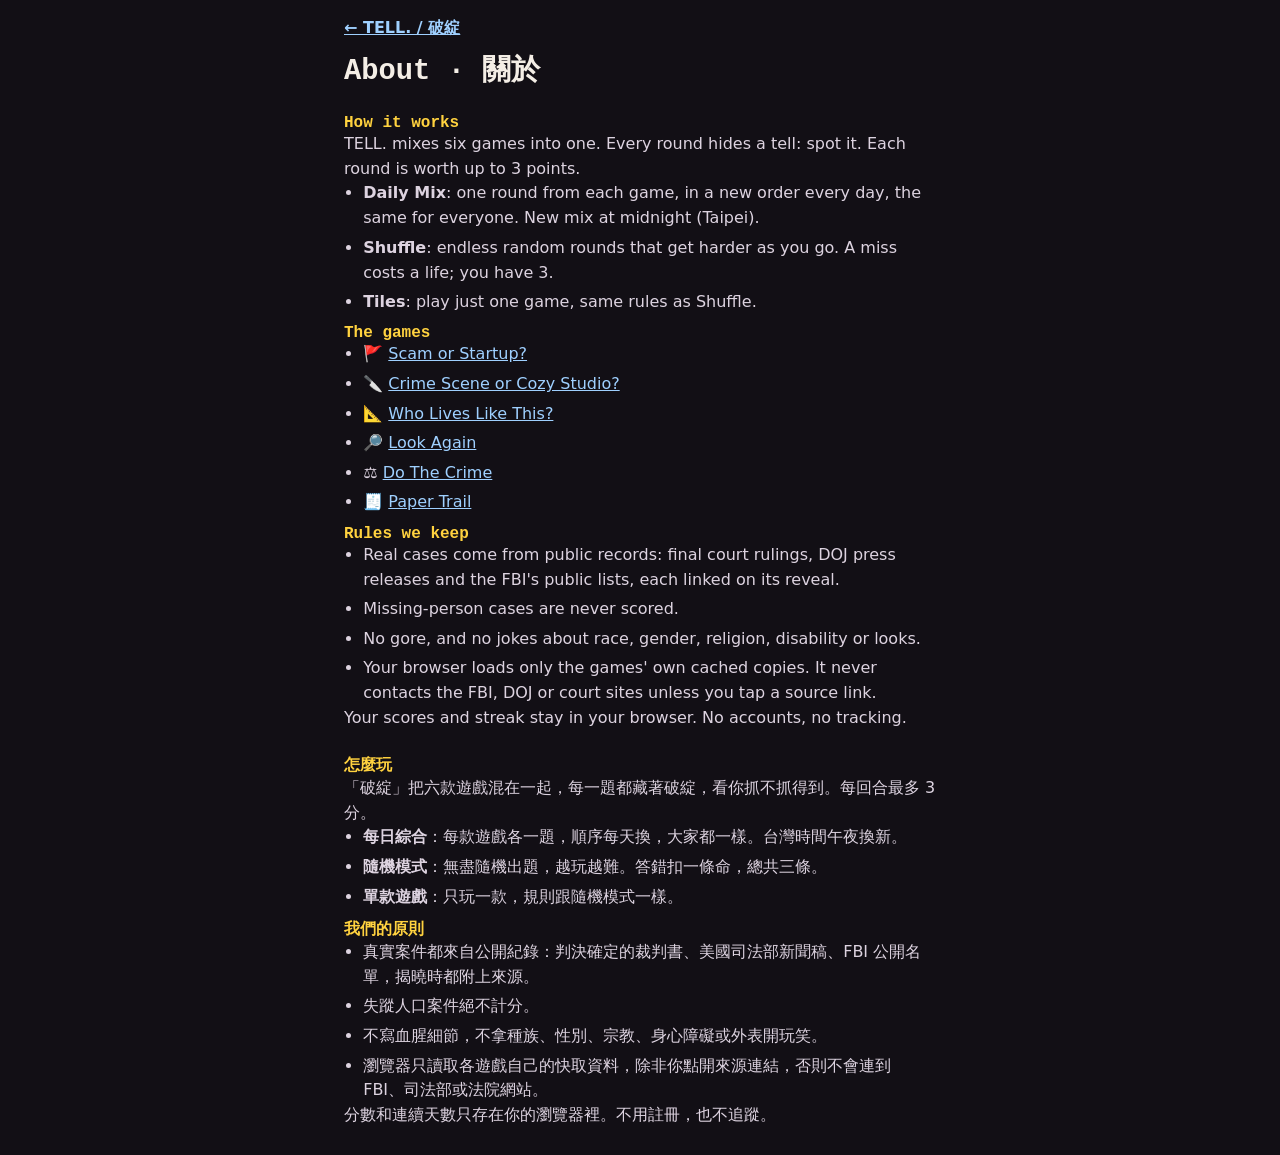
==== about.html @ 0a288dc7 "Rename hub: TELL. / 破綻 (was Sus / 有鬼); moved to /tell" ====
<!doctype html>
<html lang="en"><head><meta charset="utf-8"><meta name="viewport" content="width=device-width,initial-scale=1,viewport-fit=cover">
<title>About · TELL. 破綻</title><meta name="theme-color" content="#120f15">
<style>
*{box-sizing:border-box;margin:0;padding:0}html,body{overflow-x:clip}
body{background:#120f15;color:#f4eee6;font:1rem/1.55 system-ui,-apple-system,"Segoe UI",Roboto,"PingFang TC","Noto Sans TC","Noto Sans CJK TC","Microsoft JhengHei",sans-serif;display:flex;justify-content:center}
main{width:100%;max-width:40rem;padding:calc(1rem + env(safe-area-inset-top)) calc(clamp(.8rem,4vw,1.5rem) + env(safe-area-inset-right)) calc(1.5rem + env(safe-area-inset-bottom)) calc(clamp(.8rem,4vw,1.5rem) + env(safe-area-inset-left));display:flex;flex-direction:column;gap:.9rem;min-width:0}
h1{font:900 clamp(1.3rem,6vw,1.8rem)/1.2 ui-monospace,Menlo,Consolas,monospace}h2{font:800 1rem ui-monospace,Menlo,Consolas,monospace;color:#ffd23f;margin-top:.6rem}
p,li{color:#ddd3e0;overflow-wrap:anywhere}ul{padding-left:1.2rem;display:flex;flex-direction:column;gap:.3rem}a{color:#9fd0ff}
.back{font-weight:800}
</style></head><body><main>
<a class="back" href="./">← TELL. / 破綻</a>
<h1>About · 關於</h1>
<section lang="en"><h2>How it works</h2>
<p>TELL. mixes six games into one. Every round hides a tell: spot it. Each round is worth up to 3 points.</p>
<ul><li><b>Daily Mix</b>: one round from each game, in a new order every day, the same for everyone. New mix at midnight (Taipei).</li>
<li><b>Shuffle</b>: endless random rounds that get harder as you go. A miss costs a life; you have 3.</li>
<li><b>Tiles</b>: play just one game, same rules as Shuffle.</li></ul>
<h2>The games</h2>
<ul><li>🚩 <a href="https://liyun-li.github.io/scam-or-startup/">Scam or Startup?</a></li>
<li>🔪 <a href="https://liyun-li.github.io/crime-scene-or-cozy-studio/">Crime Scene or Cozy Studio?</a></li>
<li>📐 <a href="https://liyun-li.github.io/who-lives-like-this/">Who Lives Like This?</a></li>
<li>🔎 <a href="https://liyun-li.github.io/look-again/">Look Again</a></li>
<li>⚖️ <a href="https://liyun-li.github.io/do-the-crime/">Do The Crime</a></li>
<li>🧾 <a href="https://liyun-li.github.io/paper-trail/">Paper Trail</a></li></ul>
<h2>Rules we keep</h2>
<ul><li>Real cases come from public records: final court rulings, DOJ press releases and the FBI's public lists, each linked on its reveal.</li>
<li>Missing-person cases are never scored.</li><li>No gore, and no jokes about race, gender, religion, disability or looks.</li>
<li>Your browser loads only the games' own cached copies. It never contacts the FBI, DOJ or court sites unless you tap a source link.</li></ul>
<p>Your scores and streak stay in your browser. No accounts, no tracking.</p></section>
<section lang="zh-Hant"><h2>怎麼玩</h2>
<p>「破綻」把六款遊戲混在一起，每一題都藏著破綻，看你抓不抓得到。每回合最多 3 分。</p>
<ul><li><b>每日綜合</b>：每款遊戲各一題，順序每天換，大家都一樣。台灣時間午夜換新。</li>
<li><b>隨機模式</b>：無盡隨機出題，越玩越難。答錯扣一條命，總共三條。</li>
<li><b>單款遊戲</b>：只玩一款，規則跟隨機模式一樣。</li></ul>
<h2>我們的原則</h2>
<ul><li>真實案件都來自公開紀錄：判決確定的裁判書、美國司法部新聞稿、FBI 公開名單，揭曉時都附上來源。</li>
<li>失蹤人口案件絕不計分。</li><li>不寫血腥細節，不拿種族、性別、宗教、身心障礙或外表開玩笑。</li>
<li>瀏覽器只讀取各遊戲自己的快取資料，除非你點開來源連結，否則不會連到 FBI、司法部或法院網站。</li></ul>
<p>分數和連續天數只存在你的瀏覽器裡。不用註冊，也不追蹤。</p></section>
</main></body></html>
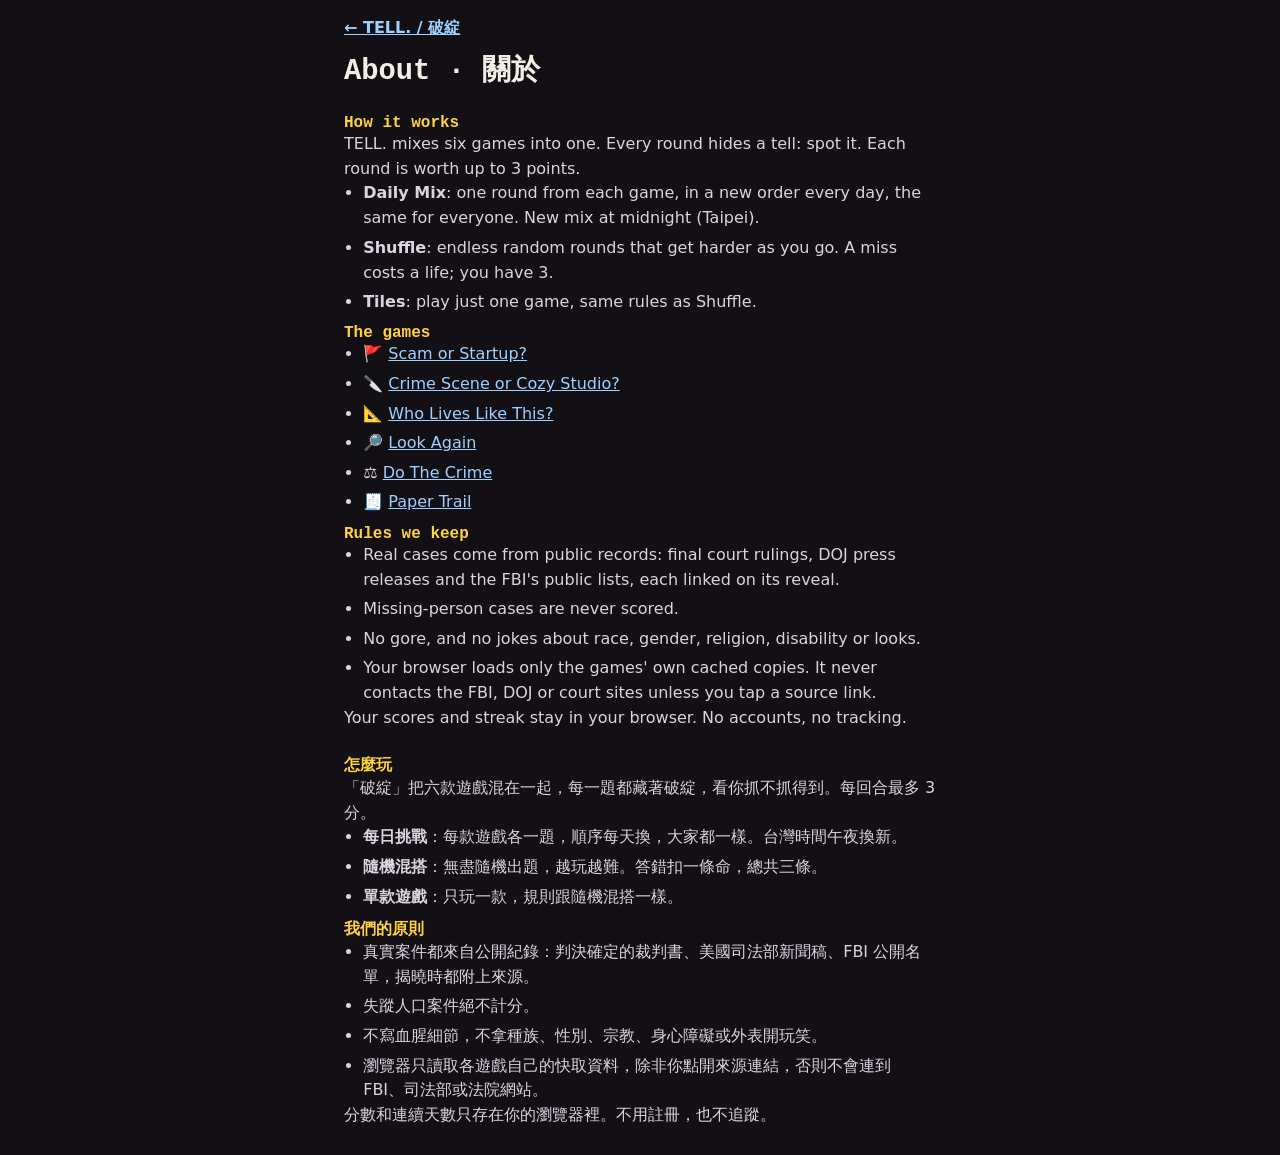
==== commit af6a7776: "About (zh): mode names match the app (每日挑戰/隨機混搭); plans: source links no longer clipped" ====
--- a/about.html
+++ b/about.html
@@ -30,9 +30,9 @@
 <p>Your scores and streak stay in your browser. No accounts, no tracking.</p></section>
 <section lang="zh-Hant"><h2>怎麼玩</h2>
 <p>「破綻」把六款遊戲混在一起，每一題都藏著破綻，看你抓不抓得到。每回合最多 3 分。</p>
-<ul><li><b>每日綜合</b>：每款遊戲各一題，順序每天換，大家都一樣。台灣時間午夜換新。</li>
-<li><b>隨機模式</b>：無盡隨機出題，越玩越難。答錯扣一條命，總共三條。</li>
-<li><b>單款遊戲</b>：只玩一款，規則跟隨機模式一樣。</li></ul>
+<ul><li><b>每日挑戰</b>：每款遊戲各一題，順序每天換，大家都一樣。台灣時間午夜換新。</li>
+<li><b>隨機混搭</b>：無盡隨機出題，越玩越難。答錯扣一條命，總共三條。</li>
+<li><b>單款遊戲</b>：只玩一款，規則跟隨機混搭一樣。</li></ul>
 <h2>我們的原則</h2>
 <ul><li>真實案件都來自公開紀錄：判決確定的裁判書、美國司法部新聞稿、FBI 公開名單，揭曉時都附上來源。</li>
 <li>失蹤人口案件絕不計分。</li><li>不寫血腥細節，不拿種族、性別、宗教、身心障礙或外表開玩笑。</li>
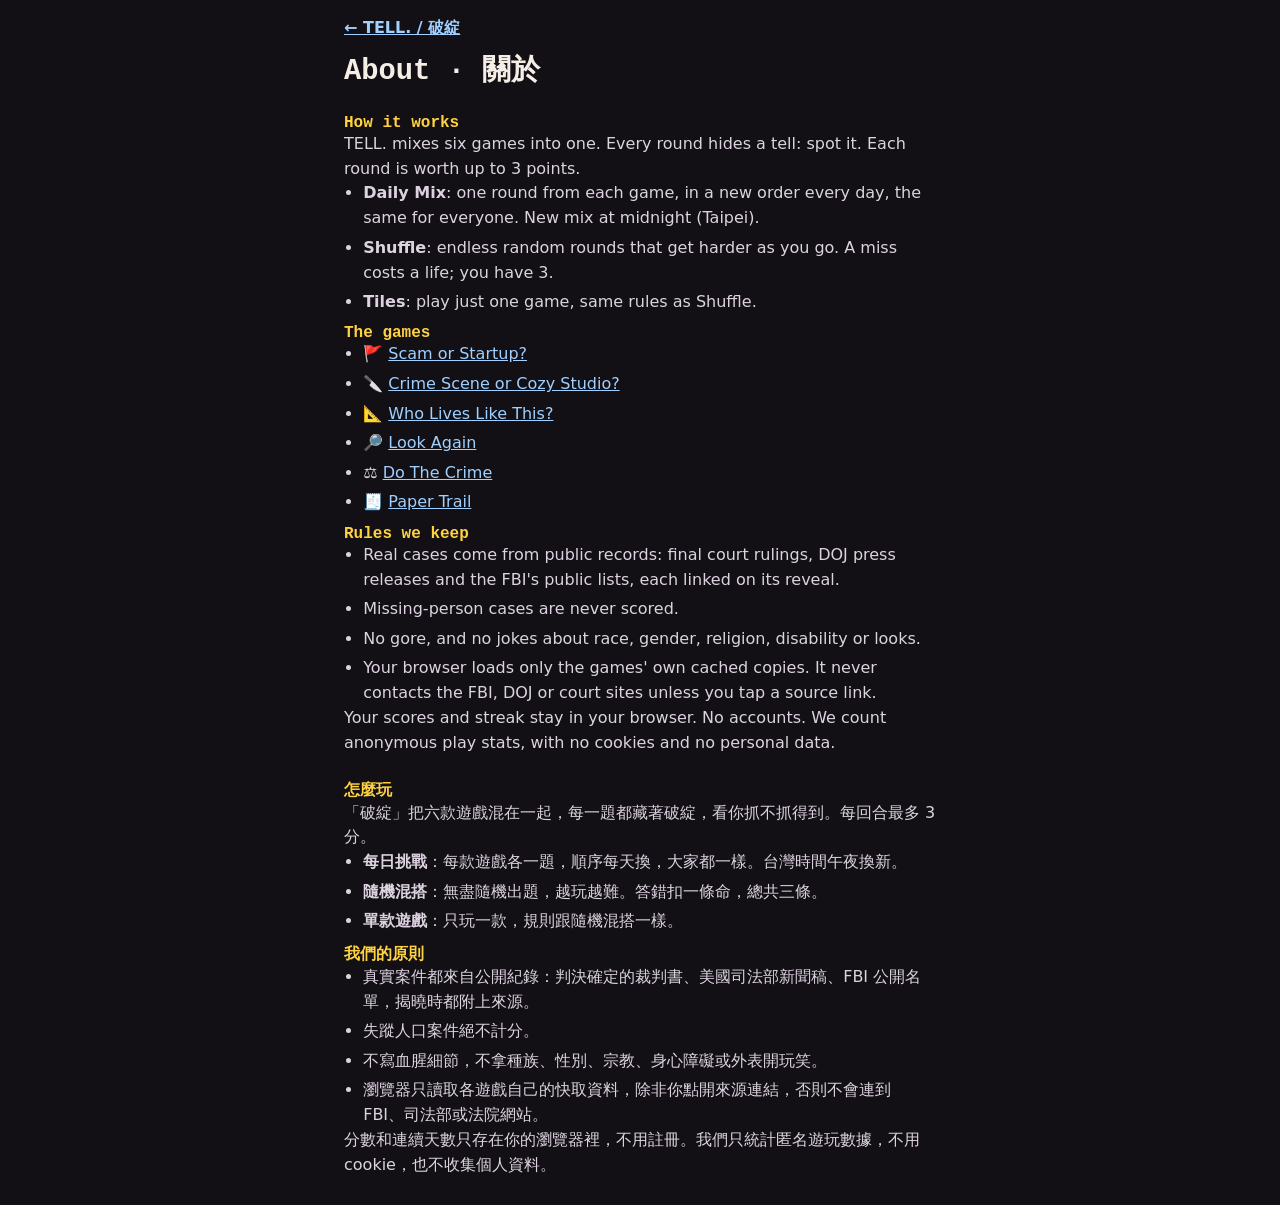
==== commit 46f14c7e: "Anonymous play stats: whitelisted hub events (view/start/round/end/share, per game, peek flag) to ou" ====
--- a/about.html
+++ b/about.html
@@ -27,7 +27,7 @@
 <ul><li>Real cases come from public records: final court rulings, DOJ press releases and the FBI's public lists, each linked on its reveal.</li>
 <li>Missing-person cases are never scored.</li><li>No gore, and no jokes about race, gender, religion, disability or looks.</li>
 <li>Your browser loads only the games' own cached copies. It never contacts the FBI, DOJ or court sites unless you tap a source link.</li></ul>
-<p>Your scores and streak stay in your browser. No accounts, no tracking.</p></section>
+<p>Your scores and streak stay in your browser. No accounts. We count anonymous play stats, with no cookies and no personal data.</p></section>
 <section lang="zh-Hant"><h2>怎麼玩</h2>
 <p>「破綻」把六款遊戲混在一起，每一題都藏著破綻，看你抓不抓得到。每回合最多 3 分。</p>
 <ul><li><b>每日挑戰</b>：每款遊戲各一題，順序每天換，大家都一樣。台灣時間午夜換新。</li>
@@ -37,5 +37,5 @@
 <ul><li>真實案件都來自公開紀錄：判決確定的裁判書、美國司法部新聞稿、FBI 公開名單，揭曉時都附上來源。</li>
 <li>失蹤人口案件絕不計分。</li><li>不寫血腥細節，不拿種族、性別、宗教、身心障礙或外表開玩笑。</li>
 <li>瀏覽器只讀取各遊戲自己的快取資料，除非你點開來源連結，否則不會連到 FBI、司法部或法院網站。</li></ul>
-<p>分數和連續天數只存在你的瀏覽器裡。不用註冊，也不追蹤。</p></section>
+<p>分數和連續天數只存在你的瀏覽器裡，不用註冊。我們只統計匿名遊玩數據，不用 cookie，也不收集個人資料。</p></section>
 </main></body></html>
